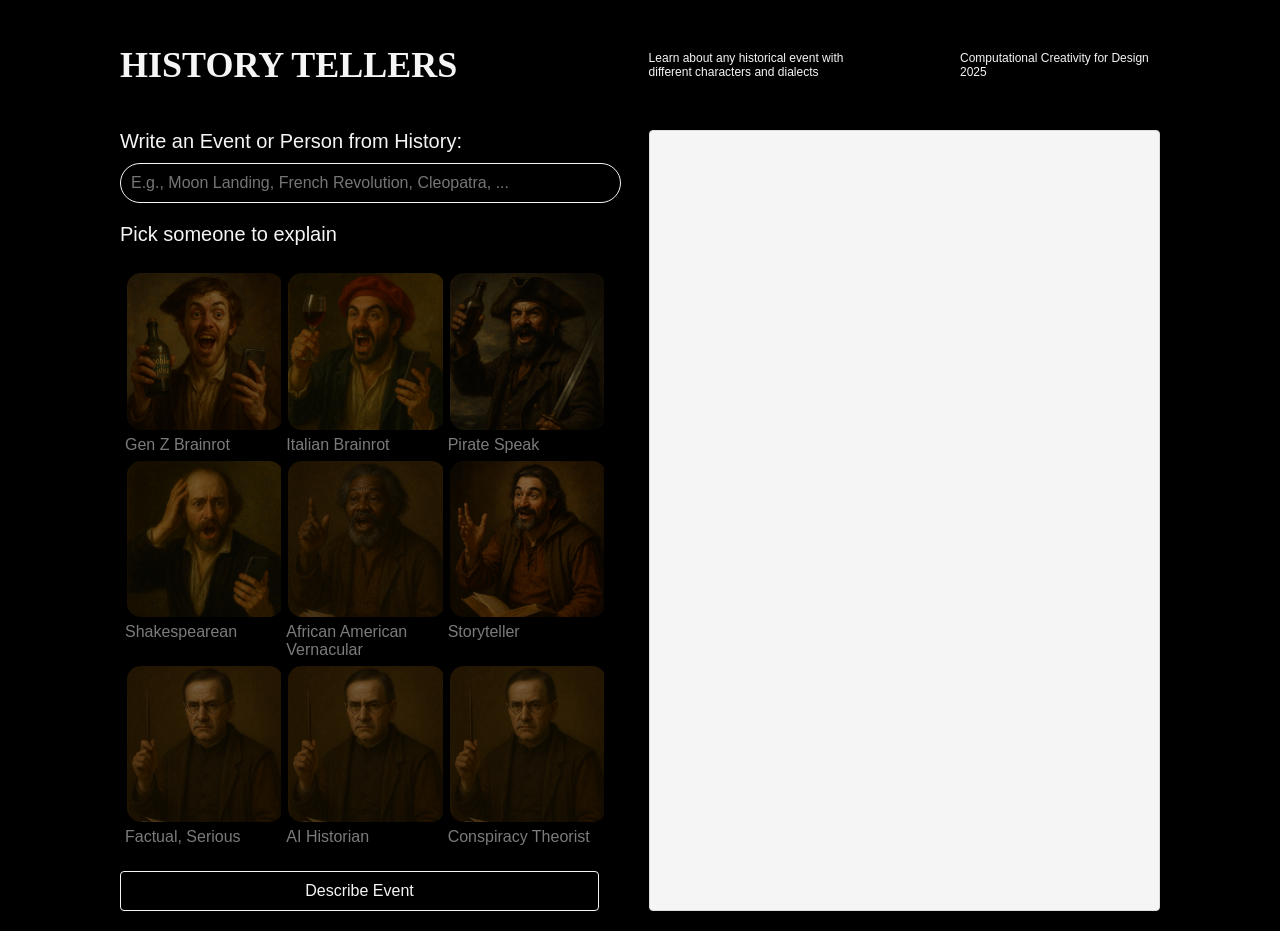
==== public/index.html @ 33b91265 "MAJOR CHANGES: vertical stack 2 generated images" ====
<!DOCTYPE html>
<html lang="en">
  <head>
    <meta charset="UTF-8" />
    <meta name="viewport" content="width=device-width, initial-scale=1.0" />
    <title>Historical Event Describer</title>
    <link rel="stylesheet" href="style.css" />
  </head>
  <body>
    <header>
      <h1>History Tellers</h1>
      <p>Learn about any historical event with different characters and dialects</p>
      <p>Computational Creativity for Design 2025</p>
    </header>
    <main>
      <div class="main-container">
        <div class="left-column">
          <form id="eventForm">
            <div class="input-group">
              <label for="event">Write an Event or Person from History:</label>
              <input
                type="text"
                id="event"
                placeholder="E.g., Moon Landing, French Revolution, Cleopatra, ..."
                required
              />
            </div>

            <div class="input-group">
              <label for="style">Pick someone to explain</label>
              <div class="scrollable-container">
                <div class="style-grid" id="styleGrid">
                  <div class="style-option" data-value="brainrot" style="--order: 1;">
                    <img src="images/brainrot.png" alt="Gen Z Brainrot" />
                    <span>Gen Z Brainrot</span>
                  </div>
                  <div class="style-option" data-value="italian_brainrot" style="--order: 2;">
                    <img
                      src="images/italian_brainrot.png"
                      alt="Italian Brainrot"
                    />
                    <span>Italian Brainrot</span>
                  </div>
                  <div class="style-option" data-value="pirate" style="--order: 3;">
                    <img src="images/pirate.png" alt="Pirate Speak" />
                    <span>Pirate Speak</span>
                  </div>
                  <div class="style-option" data-value="shakespeare" style="--order: 4;">
                    <img src="images/shakespeare.png" alt="Shakespearean" />
                    <span>Shakespearean</span>
                  </div>
                  <div class="style-option" data-value="african_american" style="--order: 5;">
                    <img
                      src="images/african_american.png"
                      alt="African American Vernacular" />
                    <span>African American Vernacular</span>
                  </div>
                  <div class="style-option" data-value="storyteller" style="--order: 6;">
                    <img src="images/storyteller.png" alt="Wise Storyteller" />
                    <span>Storyteller</span>
                  </div>
                  <div class="style-option" data-value="matter_of_fact" style="--order: 7;">
                    <img src="images/matter_of_fact.png" alt="Factual, Serious" />
                    <span>Factual, Serious</span>
                  </div>
                  <div class="style-option" data-value="robot_historian" style="--order: 8;">
                    <img src="images/matter_of_fact.png" alt="AI Historian" />
                    <span>AI Historian</span>
                  </div>
                  <div class="style-option" data-value="conspiracy_theorist" style="--order: 9;">
                    <img src="images/matter_of_fact.png" alt="Conspiracy Theorist" />
                    <span>Conspiracy Theorist</span>
                  </div>
                </div>
              </div>
              <input type="hidden" id="style" name="style" required />
            </div>

            <button type="submit">Describe Event</button>
          </form>
        </div>

        <div class="right-column" id="result">
          <!-- Result will be displayed here -->
        </div>
      </div>
    </main>

    <script src="script.js"></script>
    <script src="select.js"></script>
  </body>
</html>
---- public/style.css ----
/* Base Styles */
body {
  font-family: Arial, sans-serif;
  margin: 0 100px;
  padding: 20px;
  text-align: center;
  background: black;
  color: whitesmoke;
  animation: fadeIn 1s ease-in-out;
}

/* Layout */
.main-container {
  display: flex;
  gap: 20px;
  animation: fadeIn 1s ease-in-out;
}
.left-column, .right-column {
  flex: 2;
}
.right-column {
  margin-left: 30px;
  padding: 15px;
  background: #f9f9f9;
  border-radius: 4px;
  min-height: 300px;
}

/* Header */
header {
  display: flex;
  align-items: center;
  justify-content: space-between;
  text-align: left;
  animation: fadeIn 1s ease-in-out;
}
header h1 {
  font: bold 36px 'DMSerifDisplay', serif;
  text-transform: uppercase;
  margin-right: 80px;
}
header p {
  width: 200px;
  font-size: 12px;
}

/* Form Elements */
.input-group {
  margin: 20px 0;
  text-align: left;
}
label {
  display: block;
  margin-bottom: 10px;
  font-size: 20px;
  font-weight: lighter;
}
input {
  width: 100%;
  padding: 10px;
  border: 1px solid whitesmoke;
  border-radius: 5rem;
  font-size: 16px;
  background: none;
  color: whitesmoke;
}
.scrollable-container {
  width: 100%;
  overflow-y: auto;
  padding: 5px;
}

/* Style Grid */
.style-grid {
  display: grid;
  grid-template-columns: repeat(3, 1fr);
  gap: 5px;
  margin-top: 10px;
}
.style-option {
    position: relative;
    width: 100%;
    height: fit-content;
    overflow: hidden;
    cursor: pointer;
    transition: transform 0.2s, opacity 0.2s ease-in-out;
    opacity: 0.5;
    outline: none;
    animation: fadeIn 0.5s ease-in-out;
    animation-delay: calc(var(--order) * 0.1s);
    animation-fill-mode: both;
}

.style-option img {
    position: relative;
    border-radius: 10%;
    width: 100%;
    height: auto;
    object-fit: cover;
    transition: border 0.2s ease-in-out; /* Added for smooth border transition */
    border: 2px solid transparent; /* Prepare for border without visual change */
}

.style-option:hover, .style-option.selected {
  transform: scale(1.05);
  opacity: 1 !important;
}

.style-option.selected {
    opacity: 1 !important;
    transform: scale(1.05);
}

.style-option.selected img {
    border: 2px solid white; /* White border for selected state */
    box-sizing: border-box; /* Ensures border doesn't affect dimensions */
}

/* Buttons */
button, .download-btn {
  width: 100%;
  padding: 10px 20px;
  background: black;
  color: whitesmoke;
  border: 1px solid whitesmoke;
  border-radius: 4px;
  font-size: 16px;
  cursor: pointer;
  transition: background-color 0.3s;
}
button:hover, .download-btn:hover {
  background: whitesmoke;
  color: black;
}

/* Results & History */
#result {
  margin-top: 20px;
  padding: 15px;
  background: whitesmoke;
  border: 1px solid #ddd;
  border-radius: 4px;
  min-height: 50px;
  text-align: left;
}
.history-image, .history-video {
  max-width: 100%;
  border-radius: 8px;
  margin: 15px 0;
  box-shadow: 0 2px 8px rgba(0,0,0,0.1);
}
.history-video {
  max-width: 400px;
  background: #000;
}

/* Utility */
.spinner {
  width: 40px;
  height: 40px;
  margin: 20px auto;
  border: 4px solid rgba(0,0,0,0.1);
  border-top-color: #09f;
  border-radius: 50%;
  animation: spin 1s linear infinite;
}
.error, .error-alert {
  color: #d32f2f;
  margin: 10px 0;
}
.error-alert {
  font-size: 24px;
  text-align: center;
}

/* Animations */
@keyframes fadeIn {
  from { opacity: 0; transform: translateY(20px); }
  to { transform: translateY(0); }
}
@keyframes spin {
  to { transform: rotate(360deg); }
}

/* Responsive */
@media (min-width: 1920px) {
  .style-grid { grid-template-columns: repeat(4, 1fr); }
}
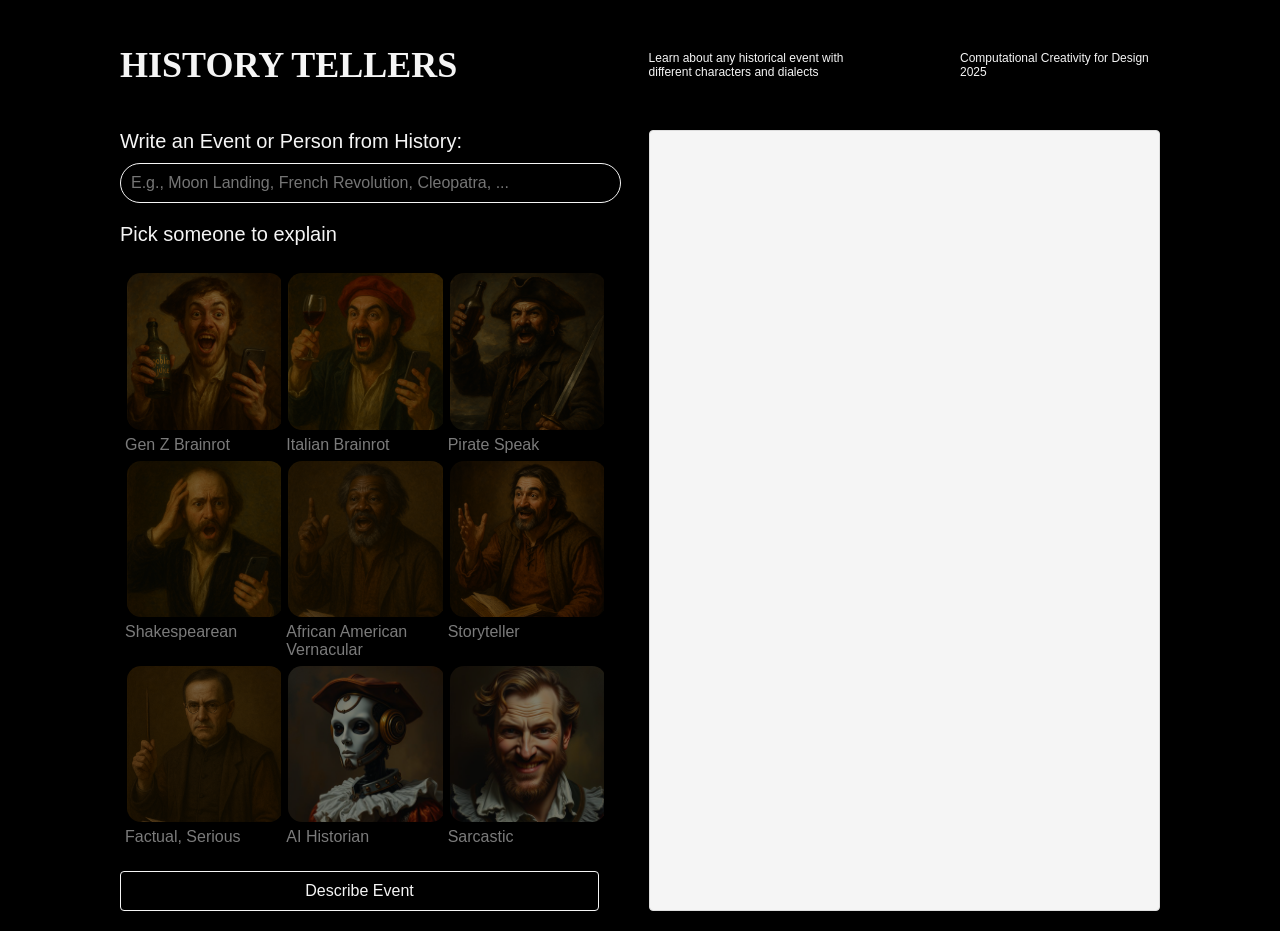
==== commit 9679991d: "final Alpha version 0.1" ====
--- a/public/index.html
+++ b/public/index.html
@@ -64,12 +64,12 @@
                     <span>Factual, Serious</span>
                   </div>
                   <div class="style-option" data-value="robot_historian" style="--order: 8;">
-                    <img src="images/matter_of_fact.png" alt="AI Historian" />
+                    <img src="images/robot.jpg" alt="AI Historian" />
                     <span>AI Historian</span>
                   </div>
-                  <div class="style-option" data-value="conspiracy_theorist" style="--order: 9;">
-                    <img src="images/matter_of_fact.png" alt="Conspiracy Theorist" />
-                    <span>Conspiracy Theorist</span>
+                  <div class="style-option" data-value="sarcastic" style="--order: 9;">
+                    <img src="images/sarcastic.jpg" alt="Sarcastic" />
+                    <span>Sarcastic</span>
                   </div>
                 </div>
               </div>
--- a/public/style.css
+++ b/public/style.css
@@ -68,6 +68,10 @@
   width: 100%;
   overflow-y: auto;
   padding: 5px;
+}
+
+.image-grid{
+    display: none;
 }
 
 /* Style Grid */
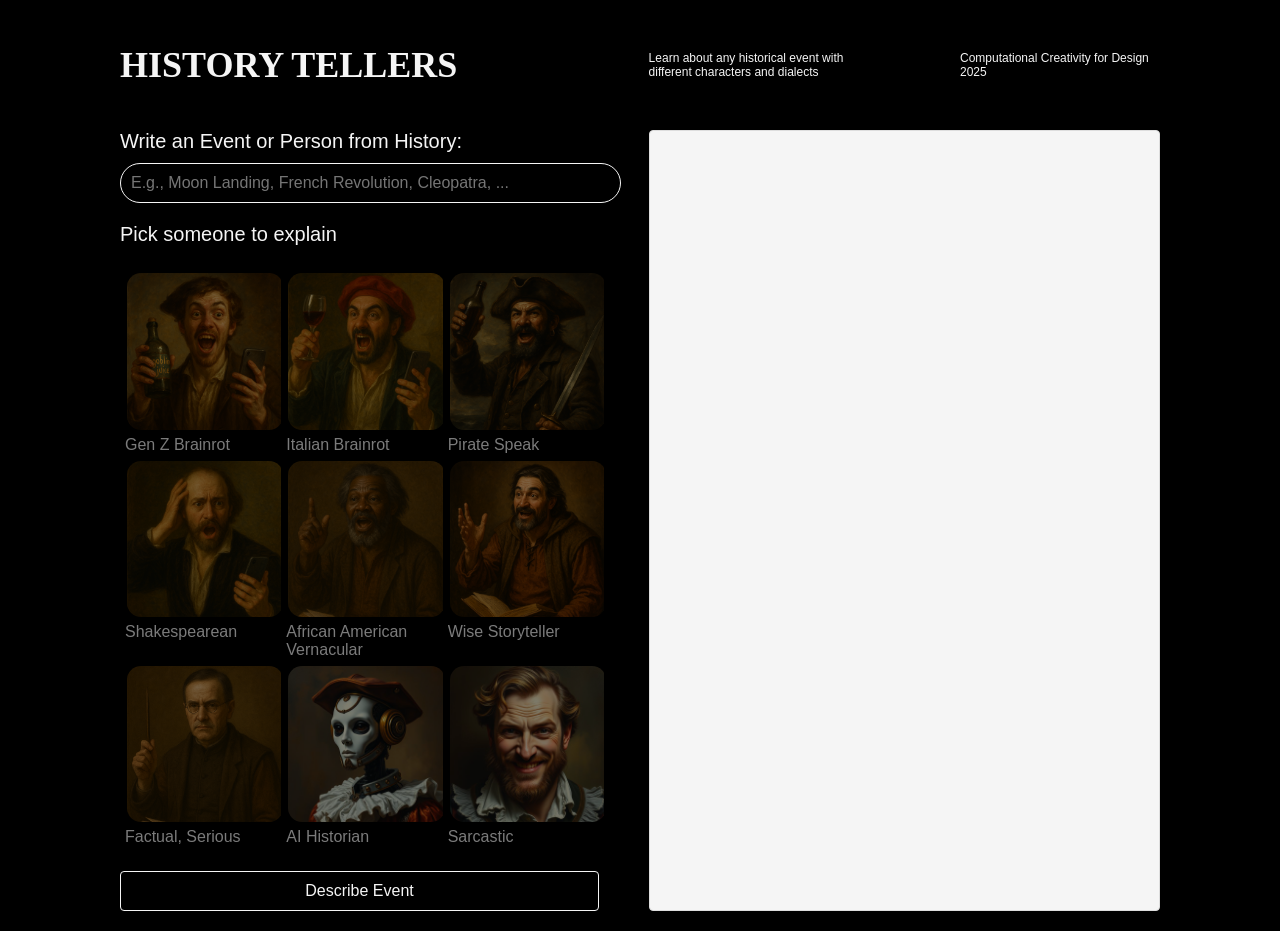
==== commit 2772606b: "config json created and html items created dynalically" ====
--- a/public/index.html
+++ b/public/index.html
@@ -30,47 +30,7 @@
               <label for="style">Pick someone to explain</label>
               <div class="scrollable-container">
                 <div class="style-grid" id="styleGrid">
-                  <div class="style-option" data-value="brainrot" style="--order: 1;">
-                    <img src="images/brainrot.png" alt="Gen Z Brainrot" />
-                    <span>Gen Z Brainrot</span>
-                  </div>
-                  <div class="style-option" data-value="italian_brainrot" style="--order: 2;">
-                    <img
-                      src="images/italian_brainrot.png"
-                      alt="Italian Brainrot"
-                    />
-                    <span>Italian Brainrot</span>
-                  </div>
-                  <div class="style-option" data-value="pirate" style="--order: 3;">
-                    <img src="images/pirate.png" alt="Pirate Speak" />
-                    <span>Pirate Speak</span>
-                  </div>
-                  <div class="style-option" data-value="shakespeare" style="--order: 4;">
-                    <img src="images/shakespeare.png" alt="Shakespearean" />
-                    <span>Shakespearean</span>
-                  </div>
-                  <div class="style-option" data-value="african_american" style="--order: 5;">
-                    <img
-                      src="images/african_american.png"
-                      alt="African American Vernacular" />
-                    <span>African American Vernacular</span>
-                  </div>
-                  <div class="style-option" data-value="storyteller" style="--order: 6;">
-                    <img src="images/storyteller.png" alt="Wise Storyteller" />
-                    <span>Storyteller</span>
-                  </div>
-                  <div class="style-option" data-value="matter_of_fact" style="--order: 7;">
-                    <img src="images/matter_of_fact.png" alt="Factual, Serious" />
-                    <span>Factual, Serious</span>
-                  </div>
-                  <div class="style-option" data-value="robot_historian" style="--order: 8;">
-                    <img src="images/robot.jpg" alt="AI Historian" />
-                    <span>AI Historian</span>
-                  </div>
-                  <div class="style-option" data-value="sarcastic" style="--order: 9;">
-                    <img src="images/sarcastic.jpg" alt="Sarcastic" />
-                    <span>Sarcastic</span>
-                  </div>
+                  <!-- Style options will be dynamically loaded from config.json -->
                 </div>
               </div>
               <input type="hidden" id="style" name="style" required />
@@ -81,11 +41,13 @@
         </div>
 
         <div class="right-column" id="result">
-          <!-- Result will be displayed here -->
+          <!-- Result will be dynamically inserted here by script.js -->
         </div>
       </div>
     </main>
 
+    <!-- Load config first, then the other scripts -->
+    <script src="loadConfig.js"></script>
     <script src="script.js"></script>
     <script src="select.js"></script>
   </body>
--- a/public/style.css
+++ b/public/style.css
@@ -1,192 +1,208 @@
-/* Base Styles */
+/* public/style.css - Stylesheet for Historical Event Describer */
+
+/* Base Styles - applied to entire document */
 body {
-  font-family: Arial, sans-serif;
-  margin: 0 100px;
-  padding: 20px;
-  text-align: center;
-  background: black;
-  color: whitesmoke;
-  animation: fadeIn 1s ease-in-out;
-}
-
-/* Layout */
+  font-family: Arial, sans-serif;      /* Clean, readable font */
+  margin: 0 100px;                     /* Horizontal margin on larger screens */
+  padding: 20px;                       /* Inner spacing */
+  text-align: center;                   /* Center-align text by default */
+  background: black;                    /* Dark background */
+  color: whitesmoke;                    /* Light text for contrast */
+  animation: fadeIn 1s ease-in-out;      /* Fade-in animation on page load */
+}
+
+/* Layout - Two-column main container */
 .main-container {
-  display: flex;
-  gap: 20px;
-  animation: fadeIn 1s ease-in-out;
-}
+  display: flex;                        /* Flexbox layout */
+  gap: 20px;                            /* Space between columns */
+  animation: fadeIn 1s ease-in-out;      /* Fade-in animation */
+}
+
 .left-column, .right-column {
-  flex: 2;
-}
+  flex: 2;                              /* Both columns take equal width */
+}
+
 .right-column {
-  margin-left: 30px;
-  padding: 15px;
-  background: #f9f9f9;
-  border-radius: 4px;
-  min-height: 300px;
-}
-
-/* Header */
+  margin-left: 30px;                    /* Additional left margin */
+  padding: 15px;                         /* Inner spacing */
+  background: #f9f9f9;                   /* Light background for contrast */
+  border-radius: 4px;                    /* Slightly rounded corners */
+  min-height: 300px;                     /* Minimum height for empty state */
+}
+
+/* Header section */
 header {
-  display: flex;
-  align-items: center;
-  justify-content: space-between;
-  text-align: left;
-  animation: fadeIn 1s ease-in-out;
-}
+  display: flex;                         /* Flex layout for header items */
+  align-items: center;                   /* Vertically center items */
+  justify-content: space-between;         /* Space between title and paragraphs */
+  text-align: left;                      /* Left-align text */
+  animation: fadeIn 1s ease-in-out;       /* Fade-in animation */
+}
+
 header h1 {
-  font: bold 36px 'DMSerifDisplay', serif;
-  text-transform: uppercase;
-  margin-right: 80px;
-}
+  font: bold 36px 'DMSerifDisplay', serif; /* Custom font with fallback */
+  text-transform: uppercase;              /* All caps */
+  margin-right: 80px;                     /* Space after title */
+}
+
 header p {
-  width: 200px;
-  font-size: 12px;
+  width: 200px;                           /* Fixed width for description */
+  font-size: 12px;                        /* Small text */
 }
 
 /* Form Elements */
 .input-group {
-  margin: 20px 0;
-  text-align: left;
-}
+  margin: 20px 0;                         /* Vertical spacing between groups */
+  text-align: left;                       /* Left-align labels and inputs */
+}
+
 label {
-  display: block;
-  margin-bottom: 10px;
-  font-size: 20px;
-  font-weight: lighter;
-}
+  display: block;                         /* Labels on their own line */
+  margin-bottom: 10px;                     /* Space below label */
+  font-size: 20px;                         /* Larger label text */
+  font-weight: lighter;                    /* Light font weight */
+}
+
 input {
-  width: 100%;
-  padding: 10px;
-  border: 1px solid whitesmoke;
-  border-radius: 5rem;
-  font-size: 16px;
-  background: none;
-  color: whitesmoke;
-}
+  width: 100%;                             /* Full width inputs */
+  padding: 10px;                            /* Inner padding */
+  border: 1px solid whitesmoke;             /* Light border */
+  border-radius: 5rem;                      /* Pill-shaped input */
+  font-size: 16px;                          /* Readable text size */
+  background: none;                          /* Transparent background */
+  color: whitesmoke;                         /* Light text */
+}
+
 .scrollable-container {
-  width: 100%;
-  overflow-y: auto;
-  padding: 5px;
-}
-
+  width: 100%;                               /* Full width */
+  overflow-y: auto;                           /* Vertical scroll if needed */
+  padding: 5px;                               /* Inner spacing */
+}
+
+/* Style Grid - for character selection */
+.style-grid {
+  display: grid;                             /* Grid layout */
+  grid-template-columns: repeat(3, 1fr);     /* 3 equal columns */
+  gap: 5px;                                   /* Small gap between items */
+  margin-top: 10px;                           /* Space above grid */
+}
+
+.style-option {
+    position: relative;                       /* For potential overlay positioning */
+    width: 100%;                               /* Full width of grid cell */
+    height: fit-content;                       /* Height matches content */
+    overflow: hidden;                          /* Hide overflow */
+    cursor: pointer;                           /* Clickable appearance */
+    transition: transform 0.2s, opacity 0.2s ease-in-out; /* Smooth animations */
+    opacity: 0.5;                               /* Half opacity by default */
+    outline: none;                              /* Remove focus outline */
+    animation: fadeIn 0.5s ease-in-out;          /* Staggered fade-in */
+    animation-delay: calc(var(--order) * 0.1s);  /* Delay based on order */
+    animation-fill-mode: both;                   /* Keep final animation state */
+}
+
+.style-option img {
+    position: relative;                          /* Maintain positioning */
+    border-radius: 10%;                          /* Slightly rounded corners */
+    width: 100%;                                  /* Full width of container */
+    height: auto;                                  /* Maintain aspect ratio */
+    object-fit: cover;                             /* Cover container without distortion */
+    transition: border 0.2s ease-in-out;           /* Smooth border transition */
+    border: 2px solid transparent;                  /* Invisible border (prepares for hover) */
+}
+
+/* Hover and selected states */
+.style-option:hover, .style-option.selected {
+  transform: scale(1.05);                        /* Slight enlargement */
+  opacity: 1 !important;                          /* Full opacity (override) */
+}
+
+.style-option.selected img {
+    border: 2px solid white;                      /* White border for selected state */
+    box-sizing: border-box;                        /* Border doesn't affect dimensions */
+}
+
+/* Buttons - consistent styling */
+button, .download-btn {
+  width: 100%;                                    /* Full width */
+  padding: 10px 20px;                              /* Comfortable padding */
+  background: black;                                /* Dark background */
+  color: whitesmoke;                                /* Light text */
+  border: 1px solid whitesmoke;                     /* Light border */
+  border-radius: 4px;                                /* Slightly rounded */
+  font-size: 16px;                                   /* Readable text */
+  cursor: pointer;                                    /* Pointer on hover */
+  transition: background-color 0.3s;                  /* Smooth hover transition */
+}
+
+button:hover, .download-btn:hover {
+  background: whitesmoke;                             /* Invert colors on hover */
+  color: black;
+}
+
+/* Results area - where generated content appears */
+#result {
+  margin-top: 20px;                                   /* Space above */
+  padding: 15px;                                      /* Inner padding */
+  background: whitesmoke;                              /* Light background */
+  border: 1px solid #ddd;                              /* Subtle border */
+  border-radius: 4px;                                  /* Rounded corners */
+  min-height: 50px;                                    /* Minimum height */
+  text-align: left;                                     /* Left-align text content */
+}
+
+/* Images and videos */
+.history-image, .history-video {
+  max-width: 100%;                                     /* Responsive sizing */
+  border-radius: 8px;                                   /* Rounded corners */
+  margin: 15px 0;                                        /* Vertical spacing */
+  box-shadow: 0 2px 8px rgba(0,0,0,0.1);                 /* Subtle shadow */
+}
+
+.history-video {
+  max-width: 400px;                                     /* Limit video width */
+  background: #000;                                      /* Black background */
+}
+
+/* Utility classes */
+.spinner {
+  width: 40px;                                          /* Fixed size */
+  height: 40px;
+  margin: 20px auto;                                    /* Centered */
+  border: 4px solid rgba(0,0,0,0.1);                     /* Light gray border */
+  border-top-color: #09f;                                /* Blue top border */
+  border-radius: 50%;                                    /* Circle shape */
+  animation: spin 1s linear infinite;                     /* Spinning animation */
+}
+
+.error, .error-alert {
+  color: #d32f2f;                                        /* Red error color */
+  margin: 10px 0;                                         /* Vertical spacing */
+}
+
+.error-alert {
+  font-size: 24px;                                       /* Large emoji/icon */
+  text-align: center;                                     /* Centered */
+}
+
+.text-output{
+  display: none;
+}
 .image-grid{
-    display: none;
-}
-
-/* Style Grid */
-.style-grid {
-  display: grid;
-  grid-template-columns: repeat(3, 1fr);
-  gap: 5px;
-  margin-top: 10px;
-}
-.style-option {
-    position: relative;
-    width: 100%;
-    height: fit-content;
-    overflow: hidden;
-    cursor: pointer;
-    transition: transform 0.2s, opacity 0.2s ease-in-out;
-    opacity: 0.5;
-    outline: none;
-    animation: fadeIn 0.5s ease-in-out;
-    animation-delay: calc(var(--order) * 0.1s);
-    animation-fill-mode: both;
-}
-
-.style-option img {
-    position: relative;
-    border-radius: 10%;
-    width: 100%;
-    height: auto;
-    object-fit: cover;
-    transition: border 0.2s ease-in-out; /* Added for smooth border transition */
-    border: 2px solid transparent; /* Prepare for border without visual change */
-}
-
-.style-option:hover, .style-option.selected {
-  transform: scale(1.05);
-  opacity: 1 !important;
-}
-
-.style-option.selected {
-    opacity: 1 !important;
-    transform: scale(1.05);
-}
-
-.style-option.selected img {
-    border: 2px solid white; /* White border for selected state */
-    box-sizing: border-box; /* Ensures border doesn't affect dimensions */
-}
-
-/* Buttons */
-button, .download-btn {
-  width: 100%;
-  padding: 10px 20px;
-  background: black;
-  color: whitesmoke;
-  border: 1px solid whitesmoke;
-  border-radius: 4px;
-  font-size: 16px;
-  cursor: pointer;
-  transition: background-color 0.3s;
-}
-button:hover, .download-btn:hover {
-  background: whitesmoke;
-  color: black;
-}
-
-/* Results & History */
-#result {
-  margin-top: 20px;
-  padding: 15px;
-  background: whitesmoke;
-  border: 1px solid #ddd;
-  border-radius: 4px;
-  min-height: 50px;
-  text-align: left;
-}
-.history-image, .history-video {
-  max-width: 100%;
-  border-radius: 8px;
-  margin: 15px 0;
-  box-shadow: 0 2px 8px rgba(0,0,0,0.1);
-}
-.history-video {
-  max-width: 400px;
-  background: #000;
-}
-
-/* Utility */
-.spinner {
-  width: 40px;
-  height: 40px;
-  margin: 20px auto;
-  border: 4px solid rgba(0,0,0,0.1);
-  border-top-color: #09f;
-  border-radius: 50%;
-  animation: spin 1s linear infinite;
-}
-.error, .error-alert {
-  color: #d32f2f;
-  margin: 10px 0;
-}
-.error-alert {
-  font-size: 24px;
-  text-align: center;
+  display:none;
 }
 
 /* Animations */
 @keyframes fadeIn {
-  from { opacity: 0; transform: translateY(20px); }
-  to { transform: translateY(0); }
-}
+  from { opacity: 0; transform: translateY(20px); }      /* Start hidden and below */
+  to { transform: translateY(0); }                        /* End at normal position */
+}
+
 @keyframes spin {
-  to { transform: rotate(360deg); }
-}
-
-/* Responsive */
+  to { transform: rotate(360deg); }                       /* Full rotation */
+}
+
+/* Responsive adjustments */
 @media (min-width: 1920px) {
-  .style-grid { grid-template-columns: repeat(4, 1fr); }
+  .style-grid { grid-template-columns: repeat(4, 1fr); } /* 4 columns on ultra-wide */
 }
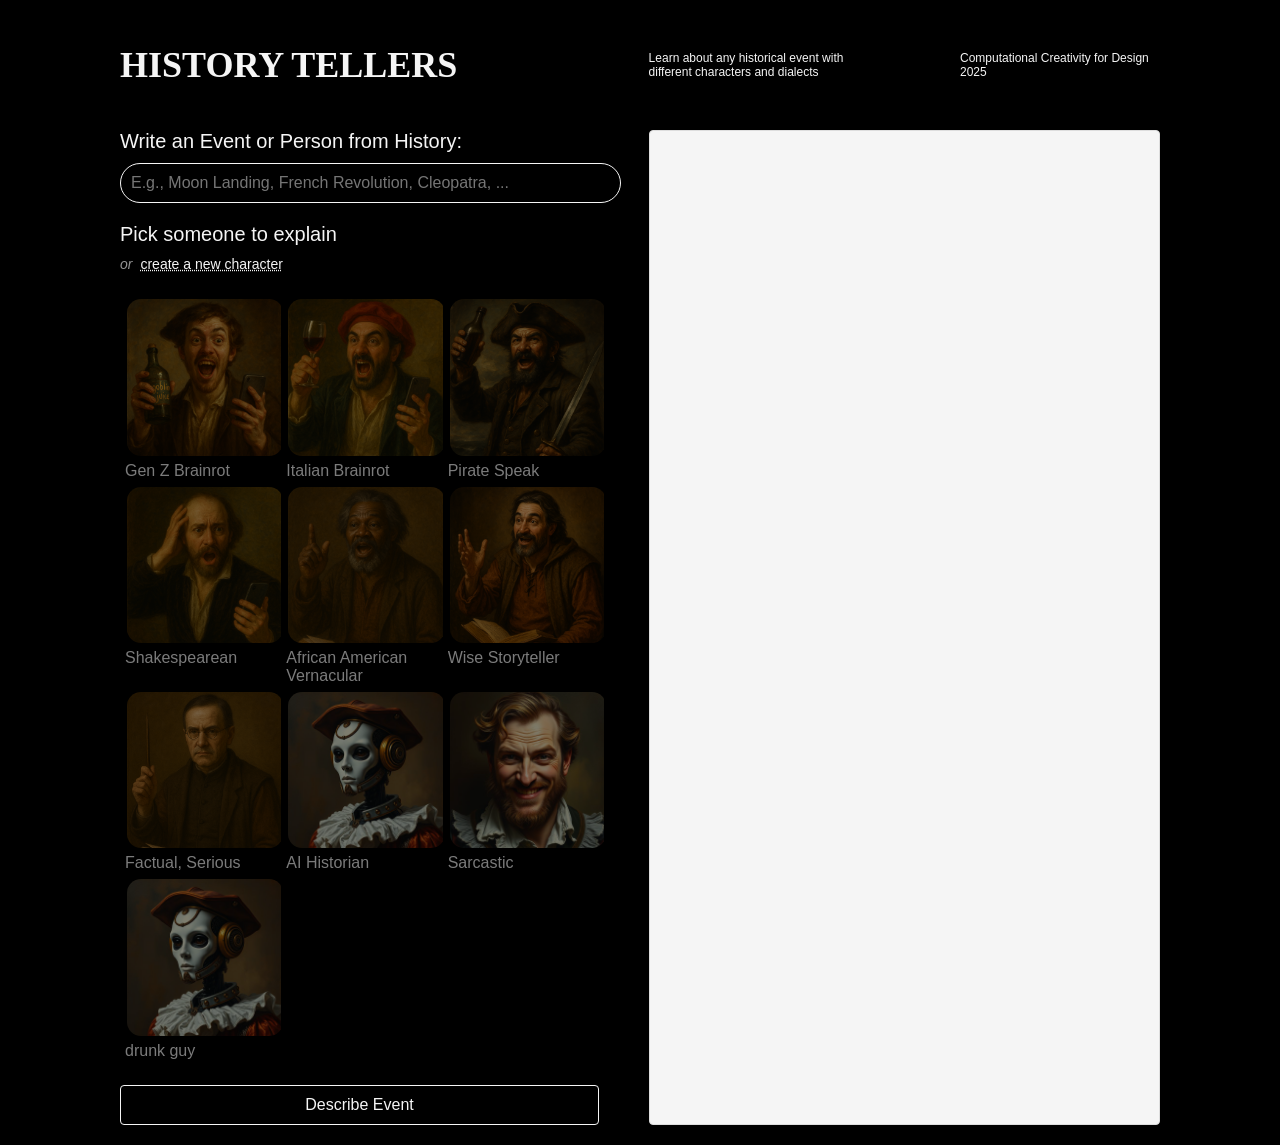
==== commit 517f30dd: "character creator done" ====
--- a/public/index.html
+++ b/public/index.html
@@ -5,6 +5,8 @@
     <meta name="viewport" content="width=device-width, initial-scale=1.0" />
     <title>Historical Event Describer</title>
     <link rel="stylesheet" href="style.css" />
+
+    <link rel="icon" href="data:image/svg+xml,<svg xmlns='http://www.w3.org/2000/svg' viewBox='0 0 100 100'><text y='.9em' font-size='90'>📜</text></svg>">
   </head>
   <body>
     <header>
@@ -28,11 +30,21 @@
 
             <div class="input-group">
               <label for="style">Pick someone to explain</label>
+
+                <div class="character-header">
+                  <span class="or-text">or</span>
+                  <button type="button" class="small-create-btn" onclick="window.location.href='character_creator.html'">
+                    create a new character
+                  </button>
+                </div>
+
               <div class="scrollable-container">
                 <div class="style-grid" id="styleGrid">
                   <!-- Style options will be dynamically loaded from config.json -->
                 </div>
               </div>
+
+              
               <input type="hidden" id="style" name="style" required />
             </div>
 
--- a/public/style.css
+++ b/public/style.css
@@ -205,4 +205,39 @@
 /* Responsive adjustments */
 @media (min-width: 1920px) {
   .style-grid { grid-template-columns: repeat(4, 1fr); } /* 4 columns on ultra-wide */
+}
+
+
+
+/* Character header with "or create new" */
+.character-header {
+  display: flex;
+  align-items: center;
+  gap: 8px;
+  margin-bottom: 10px;
+}
+
+.or-text {
+  font-size: 14px;
+  color: rgba(245, 245, 245, 0.6);
+  font-style: italic;
+}
+
+.small-create-btn {
+  background: none;
+  border: none;
+  color: whitesmoke;
+  font-size: 14px;
+  text-decoration: underline;
+  text-decoration-style: dotted;
+  cursor: pointer;
+  padding: 0;
+  width: auto;
+  font-weight: normal;
+}
+
+.small-create-btn:hover {
+  background: none;
+  color: rgba(245, 245, 245, 0.8);
+  text-decoration-style: solid;
 }
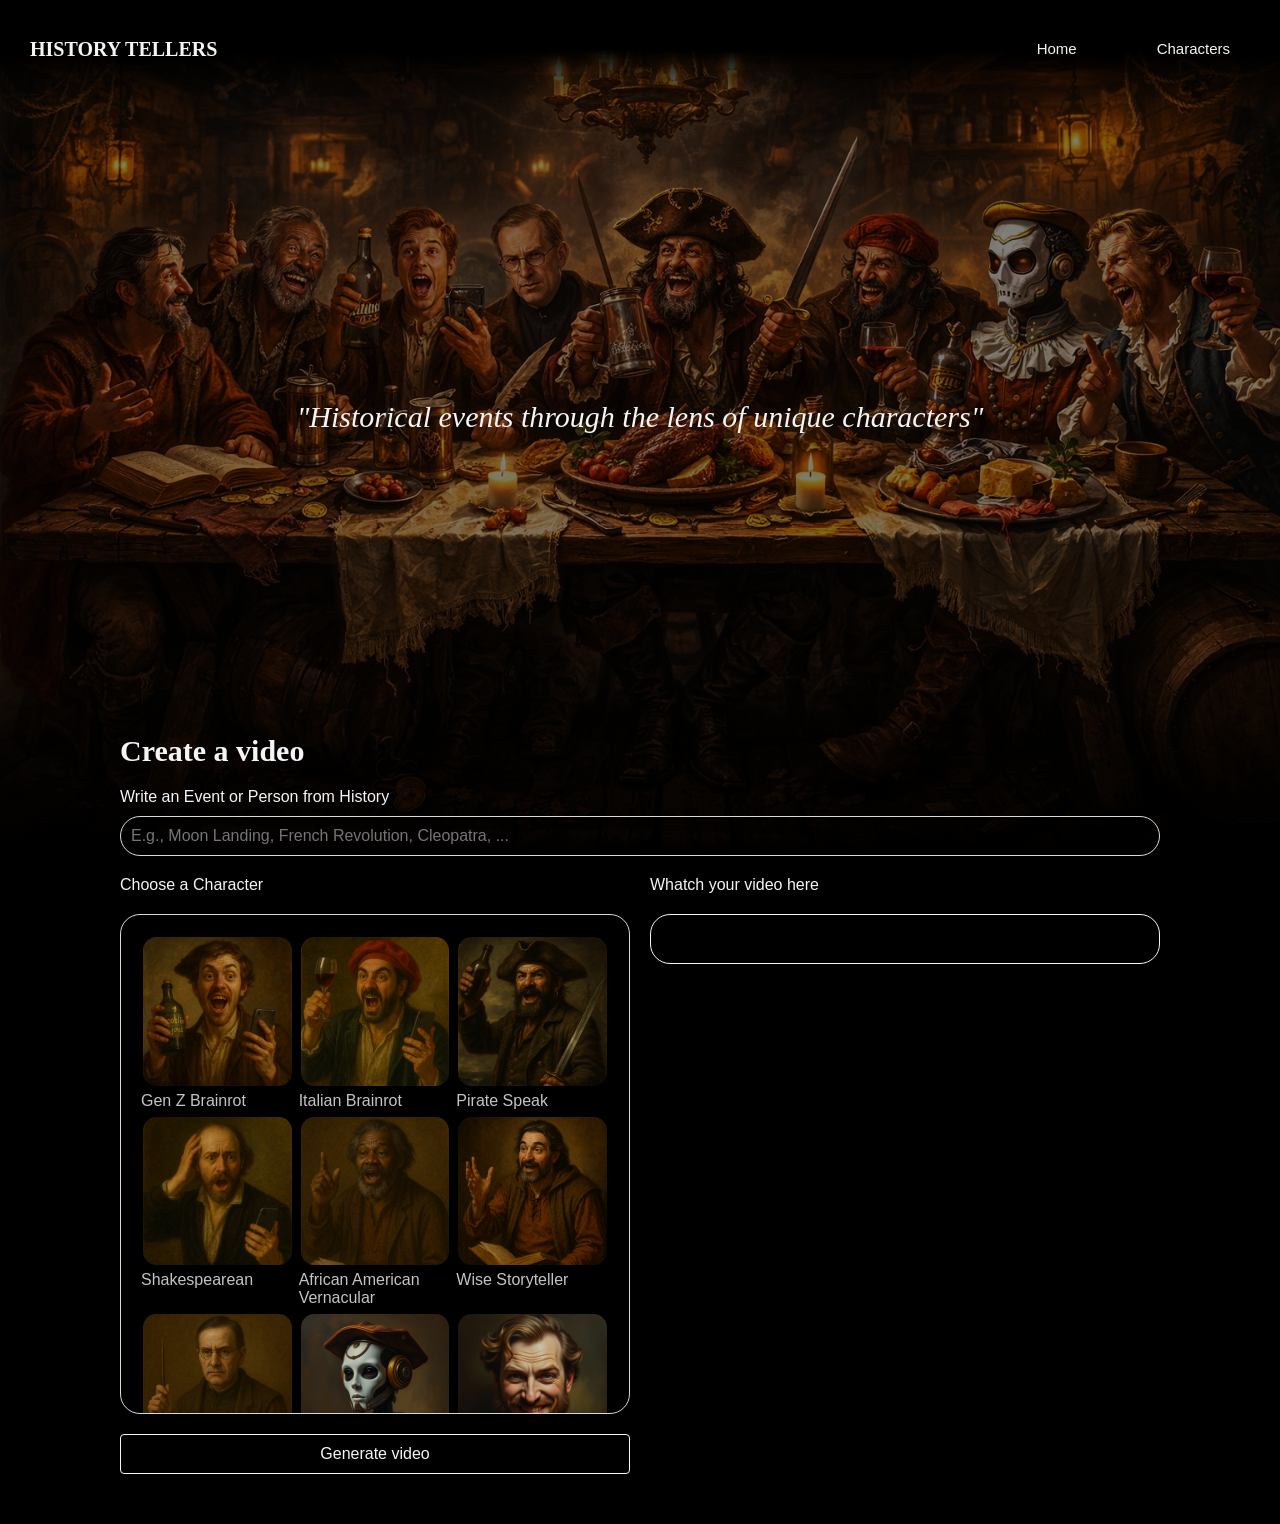
==== commit 52942603: "Design do layout" ====
--- a/public/index.html
+++ b/public/index.html
@@ -1,4 +1,4 @@
-<!DOCTYPE html>
+<!doctype html>
 <html lang="en">
   <head>
     <meta charset="UTF-8" />
@@ -6,54 +6,65 @@
     <title>Historical Event Describer</title>
     <link rel="stylesheet" href="style.css" />
 
-    <link rel="icon" href="data:image/svg+xml,<svg xmlns='http://www.w3.org/2000/svg' viewBox='0 0 100 100'><text y='.9em' font-size='90'>📜</text></svg>">
+    <link
+      rel="icon"
+      href="data:image/svg+xml,<svg xmlns='http://www.w3.org/2000/svg' viewBox='0 0 100 100'><text y='.9em' font-size='90'>📜</text></svg>"
+    />
   </head>
   <body>
     <header>
       <h1>History Tellers</h1>
-      <p>Learn about any historical event with different characters and dialects</p>
-      <p>Computational Creativity for Design 2025</p>
+      <button class="menu-toggle" aria-label="Toggle menu">
+        <span></span>
+        <span></span>
+        <span></span>
+      </button>
+      <div class="nav-links">
+        <a href="index.html"><p>Home</p></a>
+        <a href="character_creator.html"><p>Characters</p></a>
+      </div>
     </header>
     <main>
-      <div class="main-container">
-        <div class="left-column">
-          <form id="eventForm">
-            <div class="input-group">
-              <label for="event">Write an Event or Person from History:</label>
-              <input
-                type="text"
-                id="event"
-                placeholder="E.g., Moon Landing, French Revolution, Cleopatra, ..."
-                required
-              />
-            </div>
-
-            <div class="input-group">
-              <label for="style">Pick someone to explain</label>
-
-                <div class="character-header">
-                  <span class="or-text">or</span>
-                  <button type="button" class="small-create-btn" onclick="window.location.href='character_creator.html'">
-                    create a new character
-                  </button>
+      <div class="banner-container">
+        <img src="images/Banner.png" alt="Scroll Image" class="scroll-image" />
+      </div>
+      <div class="intro">
+        <p>"Historical events through the lens of unique characters"</p>
+      </div>
+      <div class="video-creator">
+        <h1>Create a video</h1>
+        <div class="input-group">
+          <label for="event">Write an Event or Person from History</label>
+          <input
+            type="text"
+            id="event"
+            placeholder="E.g., Moon Landing, French Revolution, Cleopatra, ..."
+            required
+          />
+        </div>
+        <div class="main-container">
+          <div class="left-column">
+            <label for="event">Choose a Character</label>
+            <form id="eventForm">
+              <div class="input-group">
+                <div class="scrollable-container">
+                  <div class="style-grid" id="styleGrid">
+                    <!-- Style options will be dynamically loaded from config.json -->
+                  </div>
                 </div>
 
-              <div class="scrollable-container">
-                <div class="style-grid" id="styleGrid">
-                  <!-- Style options will be dynamically loaded from config.json -->
-                </div>
+                <input type="hidden" id="style" name="style" required />
               </div>
+            </form>
+            <button type="submit">Generate video</button>
+          </div>
 
-              
-              <input type="hidden" id="style" name="style" required />
+          <div class="right-column">
+            <label for="event">Whatch your video here</label>
+            <div class="ShortVideo" id="result">
+              <!-- Result will be dynamically inserted here by script.js -->
             </div>
-
-            <button type="submit">Describe Event</button>
-          </form>
-        </div>
-
-        <div class="right-column" id="result">
-          <!-- Result will be dynamically inserted here by script.js -->
+          </div>
         </div>
       </div>
     </main>
@@ -63,4 +74,4 @@
     <script src="script.js"></script>
     <script src="select.js"></script>
   </body>
-</html>+</html>
--- a/public/style.css
+++ b/public/style.css
@@ -1,213 +1,514 @@
 /* public/style.css - Stylesheet for Historical Event Describer */
+* {
+  box-sizing: border-box; /* Ensure padding and borders are included in element's total width and height */
+  margin: 0; /* Remove default margin */
+  padding: 0; /* Remove default padding */
+  scroll-behavior: smooth; /* enable smooth scroll in page */
+}
+
+main {
+  margin: 80px 100px 0 100px; /* push content below fixed header */
+  padding: 20px; /* Fade-in animation on load */
+}
+
+main h1 {
+  font:
+    bold 30px "DMSerifDisplay",
+    serif;
+  text-align: left;
+}
 
 /* Base Styles - applied to entire document */
 body {
-  font-family: Arial, sans-serif;      /* Clean, readable font */
-  margin: 0 100px;                     /* Horizontal margin on larger screens */
-  padding: 20px;                       /* Inner spacing */
-  text-align: center;                   /* Center-align text by default */
-  background: black;                    /* Dark background */
-  color: whitesmoke;                    /* Light text for contrast */
-  animation: fadeIn 1s ease-in-out;      /* Fade-in animation on page load */
+  font-family: Arial, sans-serif; /* Clean, readable font */
+  text-align: center; /* Center-align text by default */
+  background: black; /* Dark background */
+  color: whitesmoke; /* Light text for contrast */
+  animation: fadeIn 1s ease-in-out; /* Fade-in animation on page load */
+}
+
+.banner-container {
+  position: absolute; /* Position absolutely to cover the area */
+  top: 0;
+  left: 0;
+  width: 100%;
+  /* allow height to adjust so entire image is visible */
+  overflow: hidden;
+  z-index: -1; /* Place behind other content */
+  opacity: 0.5; /* Semi-transparent for subtle effect */
+}
+
+.banner-container img {
+  width: 100%; /* Full width of container */
+  height: auto; /* allow natural height so entire image is shown */
+  object-fit: contain; /* show the whole image without cropping */
+  display: block; /* remove inline gaps */
+  filter: blur(0); /* default no blur */
+  transition: filter 0.3s ease-in-out; /* ensure smooth transition both ways */
+}
+
+/* dark gradient overlay from bottom up */
+.banner-container::after {
+  content: "";
+  position: absolute;
+  top: 0;
+  left: 0;
+  width: 100%;
+  height: 100%;
+  pointer-events: none; /* let clicks pass through */
+  background: linear-gradient(
+    to top,
+    rgba(0, 0, 0, 1) 0%,
+    rgba(0, 0, 0, 0) 20%
+  );
 }
 
 /* Layout - Two-column main container */
 .main-container {
-  display: flex;                        /* Flexbox layout */
-  gap: 20px;                            /* Space between columns */
-  animation: fadeIn 1s ease-in-out;      /* Fade-in animation */
-}
-
-.left-column, .right-column {
-  flex: 2;                              /* Both columns take equal width */
-}
-
+  display: flex; /* Flexbox layout */
+  gap: 20px; /* Space between columns */
+  animation: fadeIn 1s ease-in-out;
+  margin: 0 0 30px 0; /* Fade-in animation */
+}
+
+.left-column,
 .right-column {
-  margin-left: 30px;                    /* Additional left margin */
-  padding: 15px;                         /* Inner spacing */
-  background: #f9f9f9;                   /* Light background for contrast */
-  border-radius: 4px;                    /* Slightly rounded corners */
-  min-height: 300px;                     /* Minimum height for empty state */
+  justify-content: left;
+  flex: 2; /* Both columns take equal width */
+  text-align: left;
+}
+
+.ShortVideo {
+  width: 100%;
+  height: auto;
+  margin-left: 30px; /* Additional left margin */
+  padding: 15px;
+  border-radius: 20px; /* Slightly rounded corners */
+  border: whitesmoke 1px solid; /* Light border */
 }
 
 /* Header section */
 header {
-  display: flex;                         /* Flex layout for header items */
-  align-items: center;                   /* Vertically center items */
-  justify-content: space-between;         /* Space between title and paragraphs */
-  text-align: left;                      /* Left-align text */
-  animation: fadeIn 1s ease-in-out;       /* Fade-in animation */
+  position: fixed; /* stay visible while scrolling */
+  top: 0;
+  left: 0;
+  width: 100%; /* span full viewport width */
+  z-index: 2;
+  padding: 30px; /* Inner padding */
+  display: flex; /* Flex layout for header items */
+  align-items: center; /* Vertically center items */
+  justify-content: space-between; /* Space between title and paragraphs */
+  text-align: left; /* Left-align text */
+  animation: fadeIn 1s ease-in-out;
+  color: whitesmoke; /* Fade-in animation */
+  background: linear-gradient(
+    to bottom,
+    rgba(0, 0, 0, 1) 50%,
+    rgba(0, 0, 0, 0) 100%
+  );
+}
+
+a {
+  text-decoration: none;
+}
+
+.intro {
+  /* Left-align intro text */
+  margin: 300px 0 300px 0;
+  justify-items: center; /* Space below intro */
+}
+
+.intro p {
+  font:
+    30px "DMSerifDisplay",
+    serif; /* Custom font with fallback */
+  width: 100%; /* Fixed width for better readability */
+  color: whitesmoke; /* Small text */
+  transition: filter 0.3s ease-in-out;
+  cursor: pointer; /* indicate it's interactive */
+  font-style: italic;
+}
+
+/* class added by JS on hover to blur background image */
+.banner-container.blur img {
+  filter: blur(10px);
 }
 
 header h1 {
-  font: bold 36px 'DMSerifDisplay', serif; /* Custom font with fallback */
-  text-transform: uppercase;              /* All caps */
-  margin-right: 80px;                     /* Space after title */
+  font:
+    bold 20px "DMSerifDisplay",
+    serif; /* Custom font with fallback */
+  text-transform: uppercase; /* All caps */
+  margin-right: 80px; /* Space after title */
 }
 
 header p {
-  width: 200px;                           /* Fixed width for description */
-  font-size: 12px;                        /* Small text */
+  /* Fixed width for description */
+  font-size: 15px;
+  color: whitesmoke; /* Small text */
+}
+
+header .nav-links {
+  display: flex;
+  gap: 40px; /* Space between nav links */
+}
+
+/* underline animation on header links - limited to text width */
+header .nav-links a {
+  position: relative;
+  color: whitesmoke;
+  display: inline-block; /* shrink to content */
+  padding: 10px 20px; /* clickable area remains */
+  text-align: center; /* center text within */
+}
+
+header .nav-links a p {
+  display: inline-block;
+  position: relative;
+  text-align: center;
+}
+
+header .nav-links a p::after {
+  content: "";
+  position: absolute;
+  left: 0;
+  bottom: -2px;
+  height: 2px;
+  width: 0;
+  background: whitesmoke;
+  transition: width 0.3s ease;
+}
+
+header .nav-links a:hover p::after,
+header .nav-links a:focus p::after {
+  width: 100%;
+}
+
+header .nav-links a:hover::after,
+header .nav-links a:focus::after {
+  width: 100%;
+}
+
+/* burger menu toggle button */
+.menu-toggle {
+  display: none; /* hidden normally */
+  background: transparent;
+  border: none;
+  cursor: pointer;
+  flex-direction: column;
+  justify-content: space-between;
+  height: 24px;
+  padding: 0;
+  -webkit-appearance: none; /* remove default styles in Safari */
+  margin-left: auto; /* push right edge in header flex */
+}
+.menu-toggle:hover,
+.menu-toggle:focus {
+  background: transparent;
+  outline: none;
+}
+.menu-toggle span {
+  display: block;
+  width: 24px;
+  height: 2px;
+  background: whitesmoke;
+  /* no transition here to keep hover static */
+}
+.menu-toggle.open span {
+  transition:
+    transform 0.3s ease,
+    opacity 0.3s ease;
+}
+.menu-toggle.open span:nth-child(1) {
+  transform: translateY(10px) rotate(45deg);
+}
+.menu-toggle.open span:nth-child(2) {
+  opacity: 0;
+}
+.menu-toggle.open span:nth-child(3) {
+  transform: translateY(-10px) rotate(-45deg);
+}
+
+@media (max-width: 768px) {
+  header .nav-links {
+    position: absolute;
+    top: 100%;
+    left: 0;
+    background: rgba(0, 0, 0, 0.8);
+    flex-direction: column;
+    width: 100%;
+    max-height: 0; /* collapsed by default */
+    overflow: hidden;
+    opacity: 0;
+    transition:
+      max-height 0.3s ease,
+      opacity 0.3s ease;
+  }
+  header .nav-links.open {
+    max-height: 300px; /* large enough to contain links */
+    opacity: 1;
+  }
+  header .nav-links a {
+    padding: 10px 20px;
+  }
+  .menu-toggle {
+    display: flex;
+  }
+  main {
+    margin: 100px 0 100px 0;
+    padding: 10px;
+  }
+}
+
+/* additional responsive tweaks for smaller screens */
+@media (max-width: 768px) {
+  header {
+    padding: 15px;
+  }
+  header h1 {
+    font-size: 20px;
+  }
+  .intro {
+    margin: 100px 0 300px 0;
+  }
+  .intro p {
+    font-size: 24px;
+    width: 80%;
+  }
+  .main-container {
+    flex-direction: column;
+    gap: 10px;
+  }
+  .left-column,
+  .right-column {
+    flex: none;
+    width: 100%;
+  }
+  .ShortVideo {
+    width: 100%;
+    height: auto;
+    margin-left: 0;
+  }
+  .style-grid {
+    grid-template-columns: repeat(2, 1fr);
+  }
+  .history-video,
+  .history-image {
+    max-width: 100%;
+  }
+  /* make banner larger on mobile: ensure at least 60vh visible */
+  .banner-container {
+    min-height: 90vh;
+  }
+  .banner-container img {
+    height: auto;
+    min-height: 90vh;
+    object-fit: cover; /* zoom to fill the min-height area */
+  }
+}
+
+@media (max-width: 480px) {
+  .intro p {
+    font-size: 18px;
+    width: 90%;
+  }
+  .style-grid {
+    grid-template-columns: 1fr;
+  }
+  header h1 {
+    font-size: 18px;
+  }
+  header {
+    padding: 10px;
+  }
+}
+
+/* give anchors an offset below fixed header */
+.main-container {
+  scroll-margin-top: 100px; /* avoid header covering target */
 }
 
 /* Form Elements */
 .input-group {
-  margin: 20px 0;                         /* Vertical spacing between groups */
-  text-align: left;                       /* Left-align labels and inputs */
+  margin: 20px 0; /* Vertical spacing between groups */
+  text-align: left; /* Left-align labels and inputs */
 }
 
 label {
-  display: block;                         /* Labels on their own line */
-  margin-bottom: 10px;                     /* Space below label */
-  font-size: 20px;                         /* Larger label text */
-  font-weight: lighter;                    /* Light font weight */
+  display: block; /* Labels on their own line */
+  margin-bottom: 10px; /* Space below label */
+  font-weight: lighter; /* Light font weight */
 }
 
 input {
-  width: 100%;                             /* Full width inputs */
-  padding: 10px;                            /* Inner padding */
-  border: 1px solid whitesmoke;             /* Light border */
-  border-radius: 5rem;                      /* Pill-shaped input */
-  font-size: 16px;                          /* Readable text size */
-  background: none;                          /* Transparent background */
-  color: whitesmoke;                         /* Light text */
+  width: 100%; /* Full width inputs */
+  padding: 10px; /* Inner padding */
+  border: 1px solid #d9d9d9; /* Light border */
+  border-radius: 5rem; /* Pill-shaped input */
+  font-size: 16px; /* Readable text size */
+  background: none; /* Transparent background */
+  color: whitesmoke; /* Light text */
 }
 
 .scrollable-container {
-  width: 100%;                               /* Full width */
-  overflow-y: auto;                           /* Vertical scroll if needed */
-  padding: 5px;                               /* Inner spacing */
+  width: 100%; /* Full width */
+  height: 500px;
+  overflow-y: auto; /* Vertical scroll if needed */
+  padding: 10px 20px 10px 20px; /* Inner padding */
+  border: 1px solid #d9d9d9;
+  border-radius: 20px; /* Inner spacing */
+  /* hide scrollbar while still allowing scroll */
+  scrollbar-width: none; /* Firefox */
+  -ms-overflow-style: none; /* Internet Explorer 10+ */
+}
+
+/* Webkit browsers */
+.scrollable-container::-webkit-scrollbar {
+  width: 0;
+  height: 0;
 }
 
 /* Style Grid - for character selection */
 .style-grid {
-  display: grid;                             /* Grid layout */
-  grid-template-columns: repeat(3, 1fr);     /* 3 equal columns */
-  gap: 5px;                                   /* Small gap between items */
-  margin-top: 10px;                           /* Space above grid */
+  display: grid; /* Grid layout */
+  grid-template-columns: repeat(3, 1fr); /* 3 equal columns */
+  gap: 5px; /* Small gap between items */
+  margin-top: 10px; /* Space above grid */
 }
 
 .style-option {
-    position: relative;                       /* For potential overlay positioning */
-    width: 100%;                               /* Full width of grid cell */
-    height: fit-content;                       /* Height matches content */
-    overflow: hidden;                          /* Hide overflow */
-    cursor: pointer;                           /* Clickable appearance */
-    transition: transform 0.2s, opacity 0.2s ease-in-out; /* Smooth animations */
-    opacity: 0.5;                               /* Half opacity by default */
-    outline: none;                              /* Remove focus outline */
-    animation: fadeIn 0.5s ease-in-out;          /* Staggered fade-in */
-    animation-delay: calc(var(--order) * 0.1s);  /* Delay based on order */
-    animation-fill-mode: both;                   /* Keep final animation state */
+  position: relative; /* For potential overlay positioning */
+  width: 100%; /* Full width of grid cell */
+  height: fit-content; /* Height matches content */
+  overflow: hidden; /* Hide overflow */
+  cursor: pointer; /* Clickable appearance */
+  transition:
+    transform 0.2s,
+    opacity 0.2s ease-in-out; /* Smooth animations */
+  opacity: 0.8; /* Half opacity by default */
+  outline: none; /* Remove focus outline */
+  animation: fadeIn 0.5s ease-in-out; /* Staggered fade-in */
+  animation-delay: calc(var(--order) * 0.1s); /* Delay based on order */
+  animation-fill-mode: both; /* Keep final animation state */
 }
 
 .style-option img {
-    position: relative;                          /* Maintain positioning */
-    border-radius: 10%;                          /* Slightly rounded corners */
-    width: 100%;                                  /* Full width of container */
-    height: auto;                                  /* Maintain aspect ratio */
-    object-fit: cover;                             /* Cover container without distortion */
-    transition: border 0.2s ease-in-out;           /* Smooth border transition */
-    border: 2px solid transparent;                  /* Invisible border (prepares for hover) */
+  position: relative; /* Maintain positioning */
+  border-radius: 10%; /* Slightly rounded corners */
+  width: 100%; /* Full width of container */
+  height: auto; /* Maintain aspect ratio */
+  object-fit: cover; /* Cover container without distortion */
+  transition: border 0.2s ease-in-out; /* Smooth border transition */
+  border: 2px solid transparent; /* Invisible border (prepares for hover) */
 }
 
 /* Hover and selected states */
-.style-option:hover, .style-option.selected {
-  transform: scale(1.05);                        /* Slight enlargement */
-  opacity: 1 !important;                          /* Full opacity (override) */
+.style-option:hover,
+.style-option.selected {
+  transform: scale(1.05); /* Slight enlargement */
+  opacity: 1 !important; /* Full opacity (override) */
 }
 
 .style-option.selected img {
-    border: 2px solid white;                      /* White border for selected state */
-    box-sizing: border-box;                        /* Border doesn't affect dimensions */
+  border: 2px solid white; /* White border for selected state */
+  box-sizing: border-box; /* Border doesn't affect dimensions */
 }
 
 /* Buttons - consistent styling */
-button, .download-btn {
-  width: 100%;                                    /* Full width */
-  padding: 10px 20px;                              /* Comfortable padding */
-  background: black;                                /* Dark background */
-  color: whitesmoke;                                /* Light text */
-  border: 1px solid whitesmoke;                     /* Light border */
-  border-radius: 4px;                                /* Slightly rounded */
-  font-size: 16px;                                   /* Readable text */
-  cursor: pointer;                                    /* Pointer on hover */
-  transition: background-color 0.3s;                  /* Smooth hover transition */
-}
-
-button:hover, .download-btn:hover {
-  background: whitesmoke;                             /* Invert colors on hover */
+main button,
+.download-btn {
+  width: 100%; /* Full width */
+  padding: 10px 20px; /* Comfortable padding */
+  background: black; /* Dark background */
+  color: whitesmoke; /* Light text */
+  border: 1px solid whitesmoke; /* Light border */
+  border-radius: 4px; /* Slightly rounded */
+  font-size: 16px; /* Readable text */
+  cursor: pointer; /* Pointer on hover */
+  transition: background-color 0.3s; /* Smooth hover transition */
+}
+
+button:hover,
+.download-btn:hover {
+  background: whitesmoke; /* Invert colors on hover */
   color: black;
 }
 
 /* Results area - where generated content appears */
 #result {
-  margin-top: 20px;                                   /* Space above */
-  padding: 15px;                                      /* Inner padding */
-  background: whitesmoke;                              /* Light background */
-  border: 1px solid #ddd;                              /* Subtle border */
-  border-radius: 4px;                                  /* Rounded corners */
-  min-height: 50px;                                    /* Minimum height */
-  text-align: left;                                     /* Left-align text content */
+  margin-top: 20px; /* Space above */
+  padding: 15px; /* Inner padding */
+  min-height: 50px; /* Minimum height */
+  text-align: left; /* Left-align text content */
+  margin-left: 0;
 }
 
 /* Images and videos */
-.history-image, .history-video {
-  max-width: 100%;                                     /* Responsive sizing */
-  border-radius: 8px;                                   /* Rounded corners */
-  margin: 15px 0;                                        /* Vertical spacing */
-  box-shadow: 0 2px 8px rgba(0,0,0,0.1);                 /* Subtle shadow */
-}
-
+.history-image,
 .history-video {
-  max-width: 400px;                                     /* Limit video width */
-  background: #000;                                      /* Black background */
+  max-width: 100%; /* Responsive sizing */
+  border-radius: 8px; /* Rounded corners */
+  margin: 15px 0; /* Vertical spacing */
+  box-shadow: 0 2px 8px rgba(0, 0, 0, 0.1); /* Subtle shadow */
+}
+
+.history-video {
+  max-width: 400px; /* Limit video width */
+  background: #000; /* Black background */
 }
 
 /* Utility classes */
 .spinner {
-  width: 40px;                                          /* Fixed size */
+  width: 40px; /* Fixed size */
   height: 40px;
-  margin: 20px auto;                                    /* Centered */
-  border: 4px solid rgba(0,0,0,0.1);                     /* Light gray border */
-  border-top-color: #09f;                                /* Blue top border */
-  border-radius: 50%;                                    /* Circle shape */
-  animation: spin 1s linear infinite;                     /* Spinning animation */
-}
-
-.error, .error-alert {
-  color: #d32f2f;                                        /* Red error color */
-  margin: 10px 0;                                         /* Vertical spacing */
-}
-
+  margin: 20px auto; /* Centered */
+  border: 4px solid rgba(0, 0, 0, 0.1); /* Light gray border */
+  border-top-color: #09f; /* Blue top border */
+  border-radius: 50%; /* Circle shape */
+  animation: spin 1s linear infinite; /* Spinning animation */
+}
+
+.error,
 .error-alert {
-  font-size: 24px;                                       /* Large emoji/icon */
-  text-align: center;                                     /* Centered */
-}
-
-.text-output{
+  color: #d32f2f; /* Red error color */
+  margin: 10px 0; /* Vertical spacing */
+}
+
+.error-alert {
+  font-size: 24px; /* Large emoji/icon */
+  text-align: center; /* Centered */
+}
+
+.text-output {
   display: none;
 }
-.image-grid{
-  display:none;
+.image-grid {
+  display: none;
 }
 
 /* Animations */
 @keyframes fadeIn {
-  from { opacity: 0; transform: translateY(20px); }      /* Start hidden and below */
-  to { transform: translateY(0); }                        /* End at normal position */
+  from {
+    opacity: 0;
+    transform: translateY(20px);
+  } /* Start hidden and below */
+  to {
+    transform: translateY(0);
+  } /* End at normal position */
 }
 
 @keyframes spin {
-  to { transform: rotate(360deg); }                       /* Full rotation */
+  to {
+    transform: rotate(360deg);
+  } /* Full rotation */
 }
 
 /* Responsive adjustments */
 @media (min-width: 1920px) {
-  .style-grid { grid-template-columns: repeat(4, 1fr); } /* 4 columns on ultra-wide */
-}
-
-
+  .style-grid {
+    grid-template-columns: repeat(4, 1fr);
+  } /* 4 columns on ultra-wide */
+}
 
 /* Character header with "or create new" */
 .character-header {
@@ -240,4 +541,4 @@
   background: none;
   color: rgba(245, 245, 245, 0.8);
   text-decoration-style: solid;
-}+}
